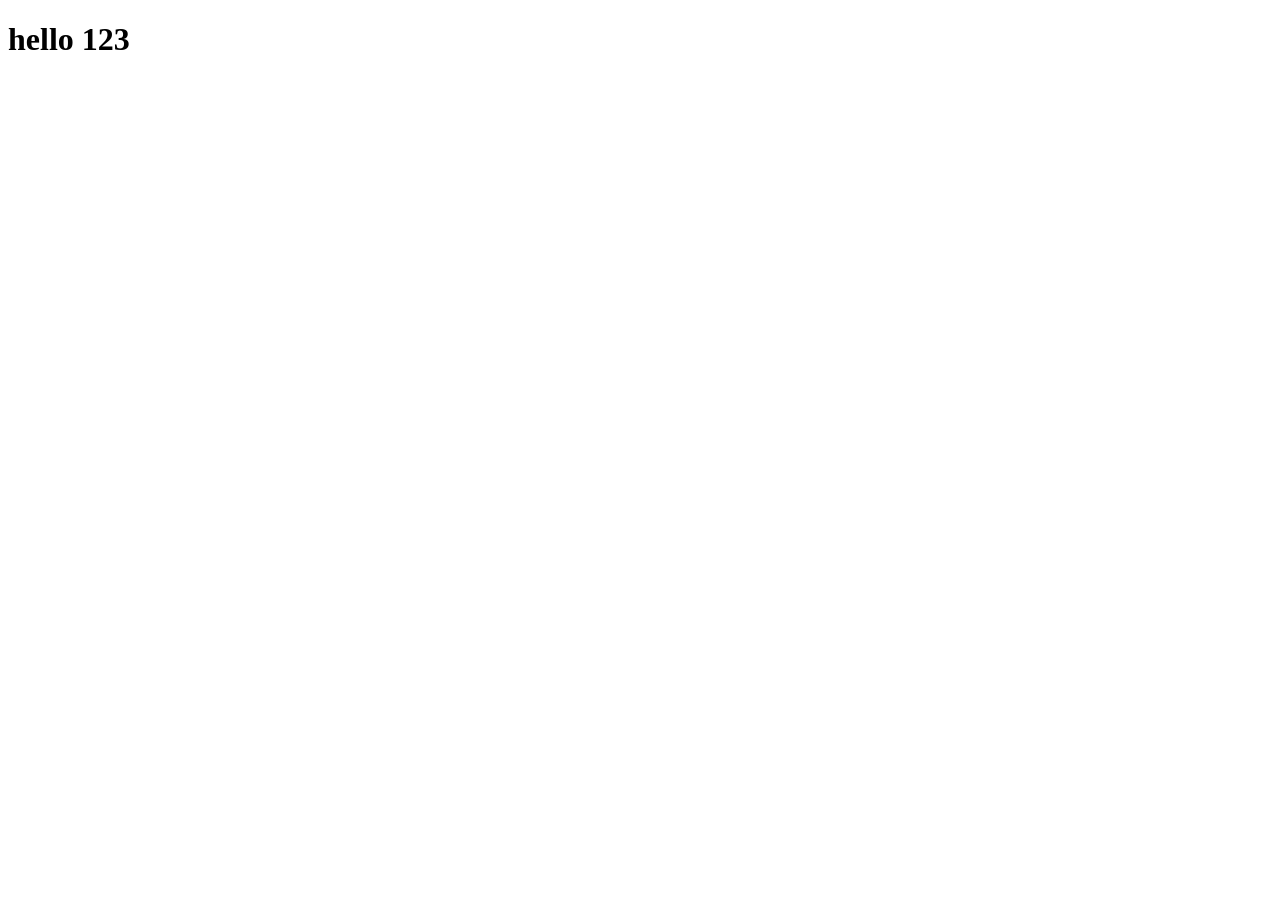
==== index.html @ 93e1a94f "add html" ====
<!DOCTYPE html>
<html lang="en">
<head>
    <meta charset="UTF-8">
    <meta name="viewport" content="width=device-width, initial-scale=1.0">
    <title>Document</title>
</head>
<body>
    <h1>hello 123</h1>
</body>
</html>
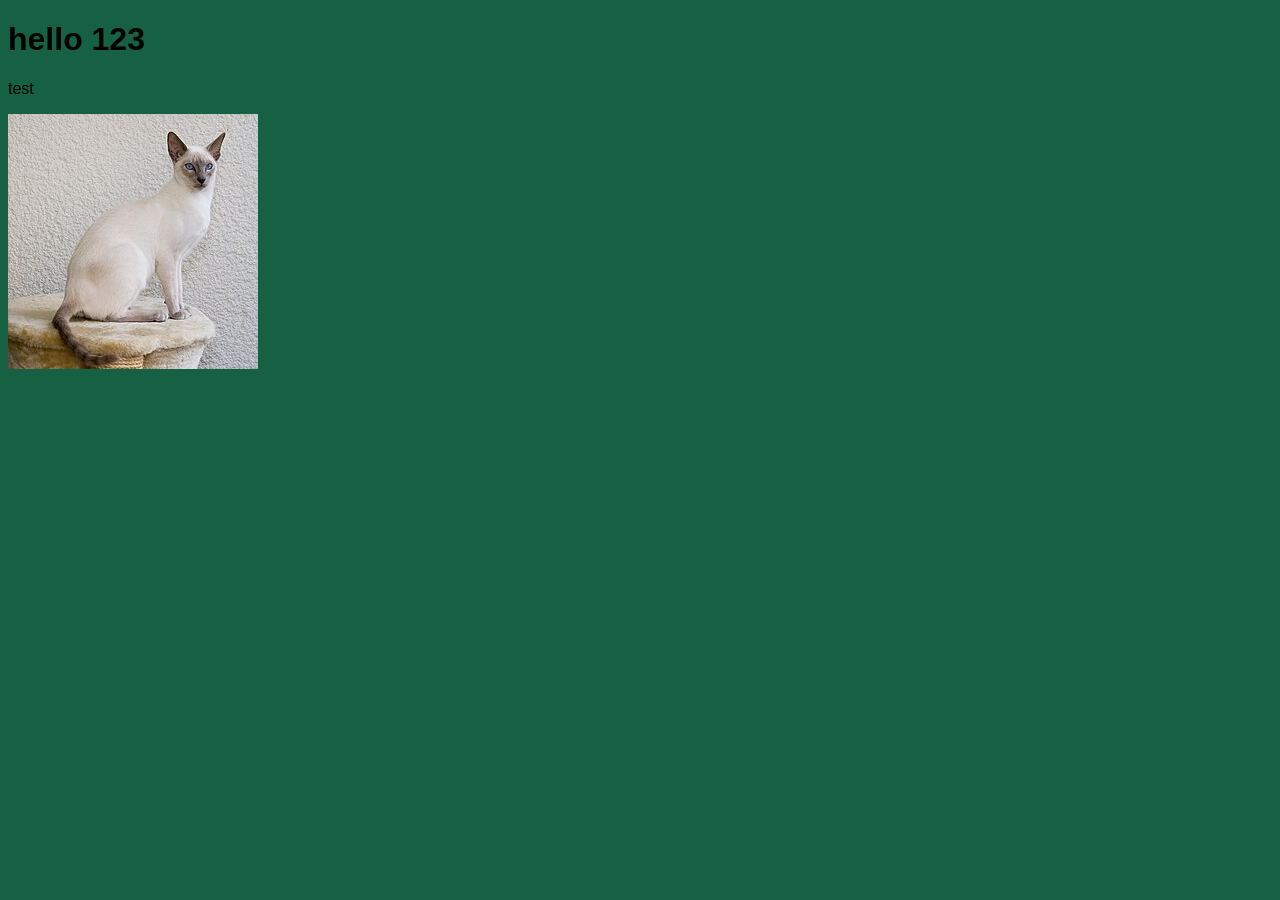
==== commit 0d5d1480: "add style, file" ====
--- a/index.html
+++ b/index.html
@@ -5,7 +5,14 @@
     <meta name="viewport" content="width=device-width, initial-scale=1.0">
     <title>Document</title>
 </head>
+    <meta charset="UTF-8">
+    <meta name="viewport" content="width=device-width, initial-scale=1.0">
+    <title>Document</title>
+    <link rel="stylesheet" href="style.css">
+</head>
 <body>
     <h1>hello 123</h1>
+    <p>test</p>
+    <img src="Siam_lilacpoint.jpg">
 </body>
 </html>
--- a/style.css
+++ b/style.css
@@ -0,0 +1,4 @@
+body {
+    background-color: #166143;
+    font-family: Arial, sans-serif;
+}
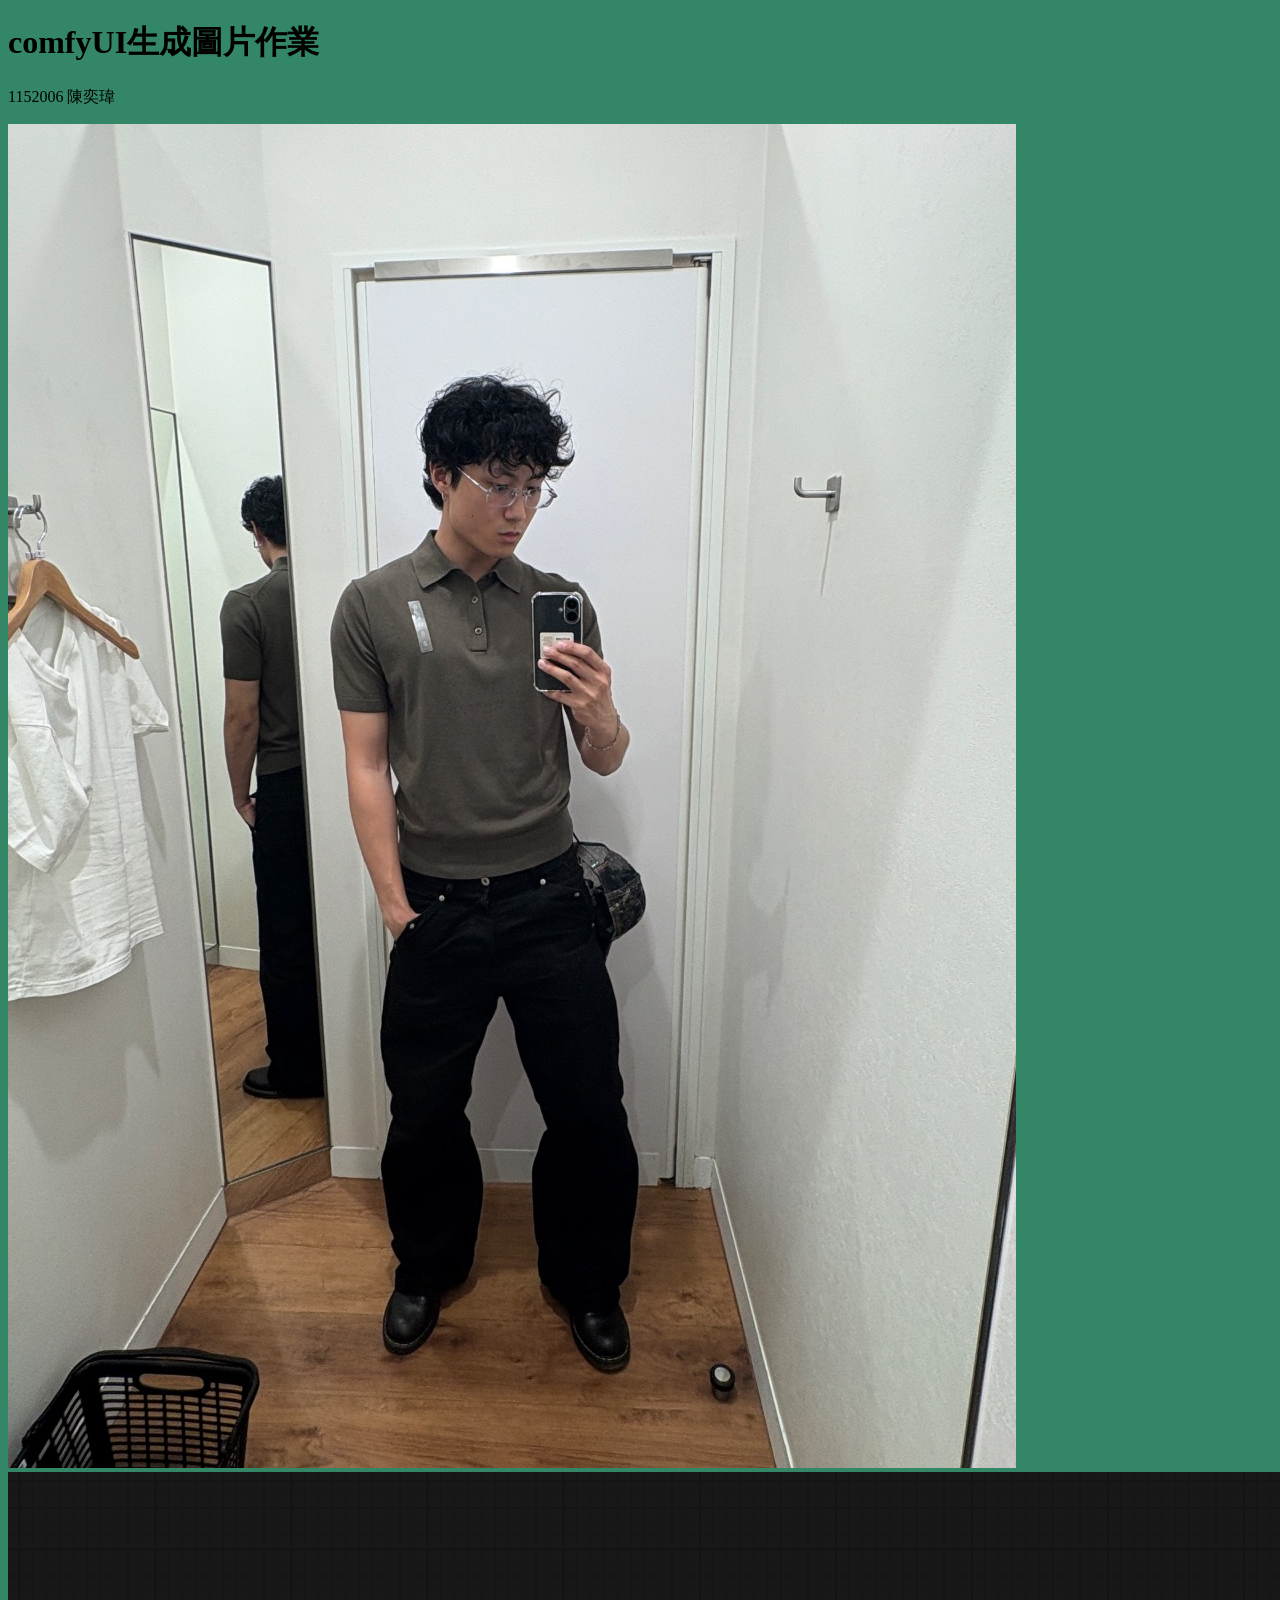
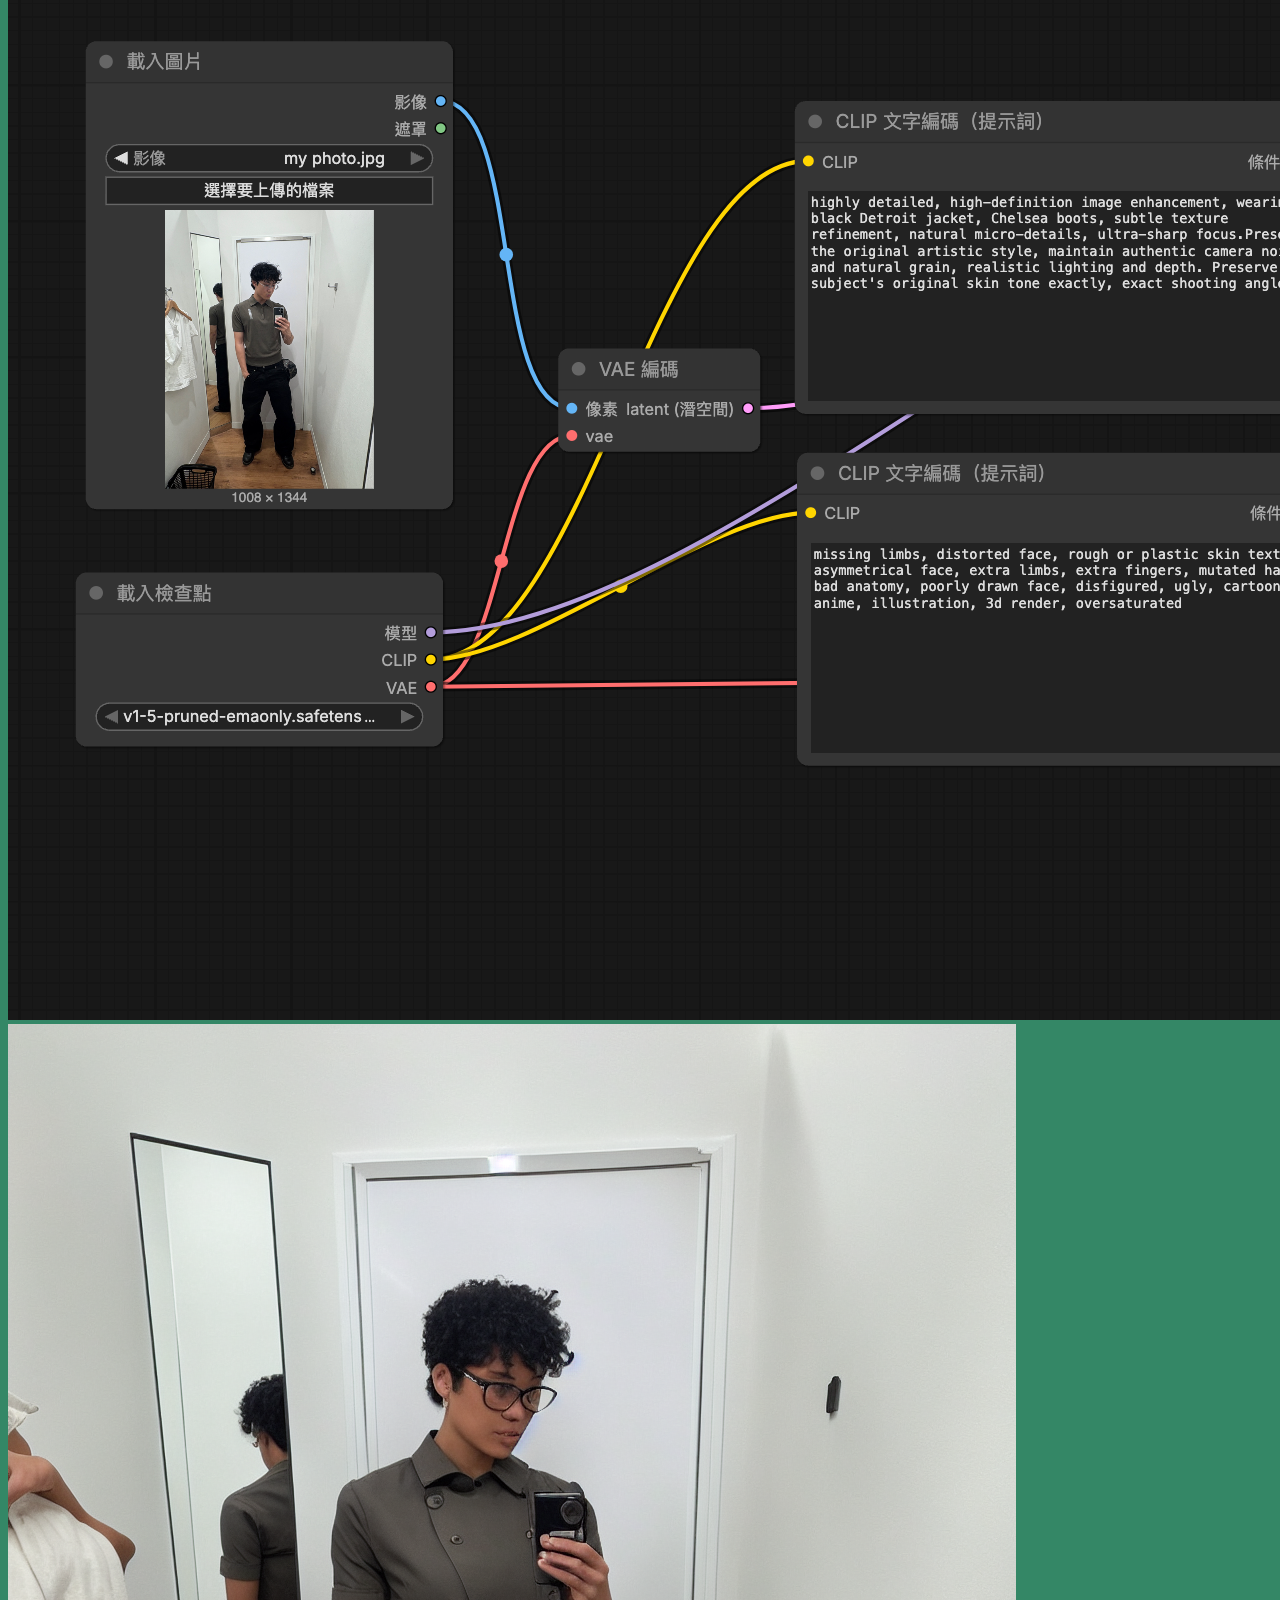
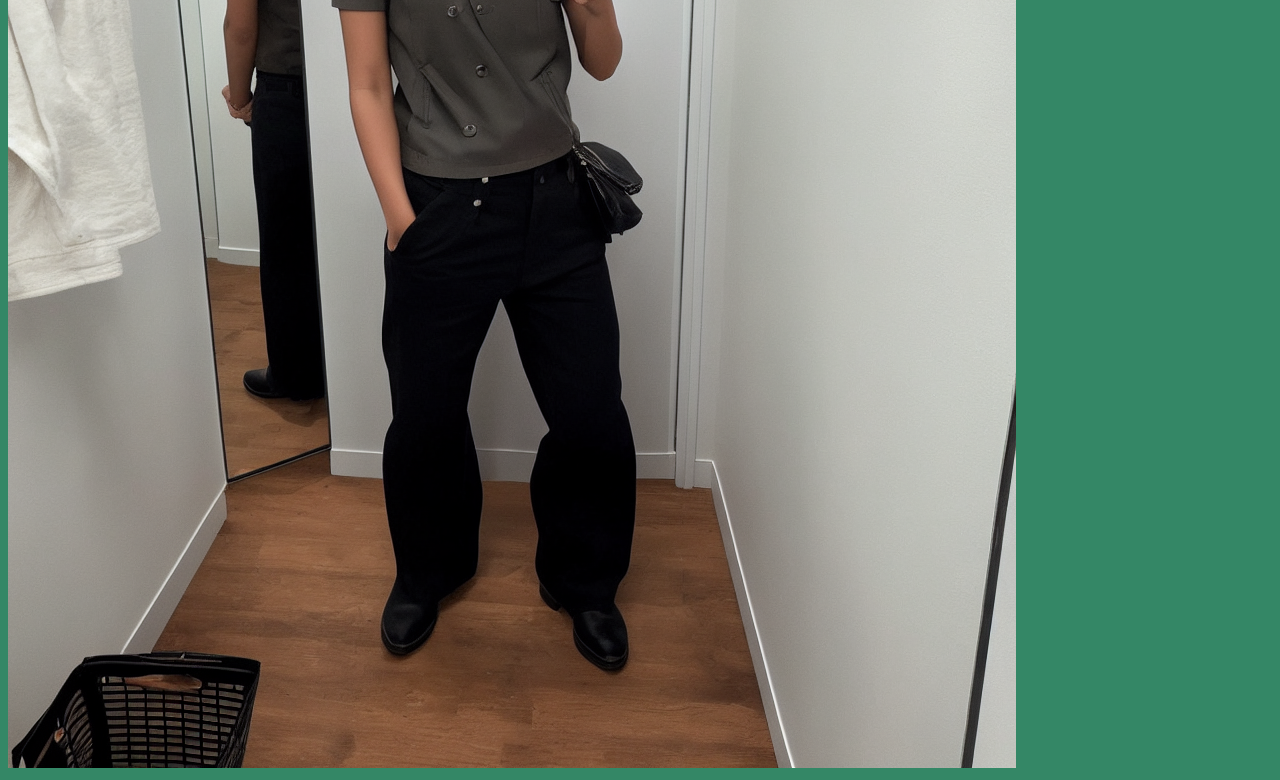
==== commit accece80: "chang name" ====
--- a/index.html
+++ b/index.html
@@ -11,8 +11,9 @@
     <link rel="stylesheet" href="style.css">
 </head>
 <body>
-    <h1>hello 123</h1>
-    <p>test</p>
-    <img src="Siam_lilacpoint.jpg">
-</body>
+    <h1>comfyUI生成圖片作業</h1>
+    <p>1152006 陳奕瑋</p>
+    <img src="my_photo.jpg">
+    <img src="workflow_image.png">
+    <img src="my_photo2.png">
 </html>
--- a/style.css
+++ b/style.css
@@ -1,4 +1,4 @@
 body {
-    background-color: #166143;
-    font-family: Arial, sans-serif;
+    background-color: #348766;
+    font-family: 'Times New Roman', Times, serif, sans-serif;
 }
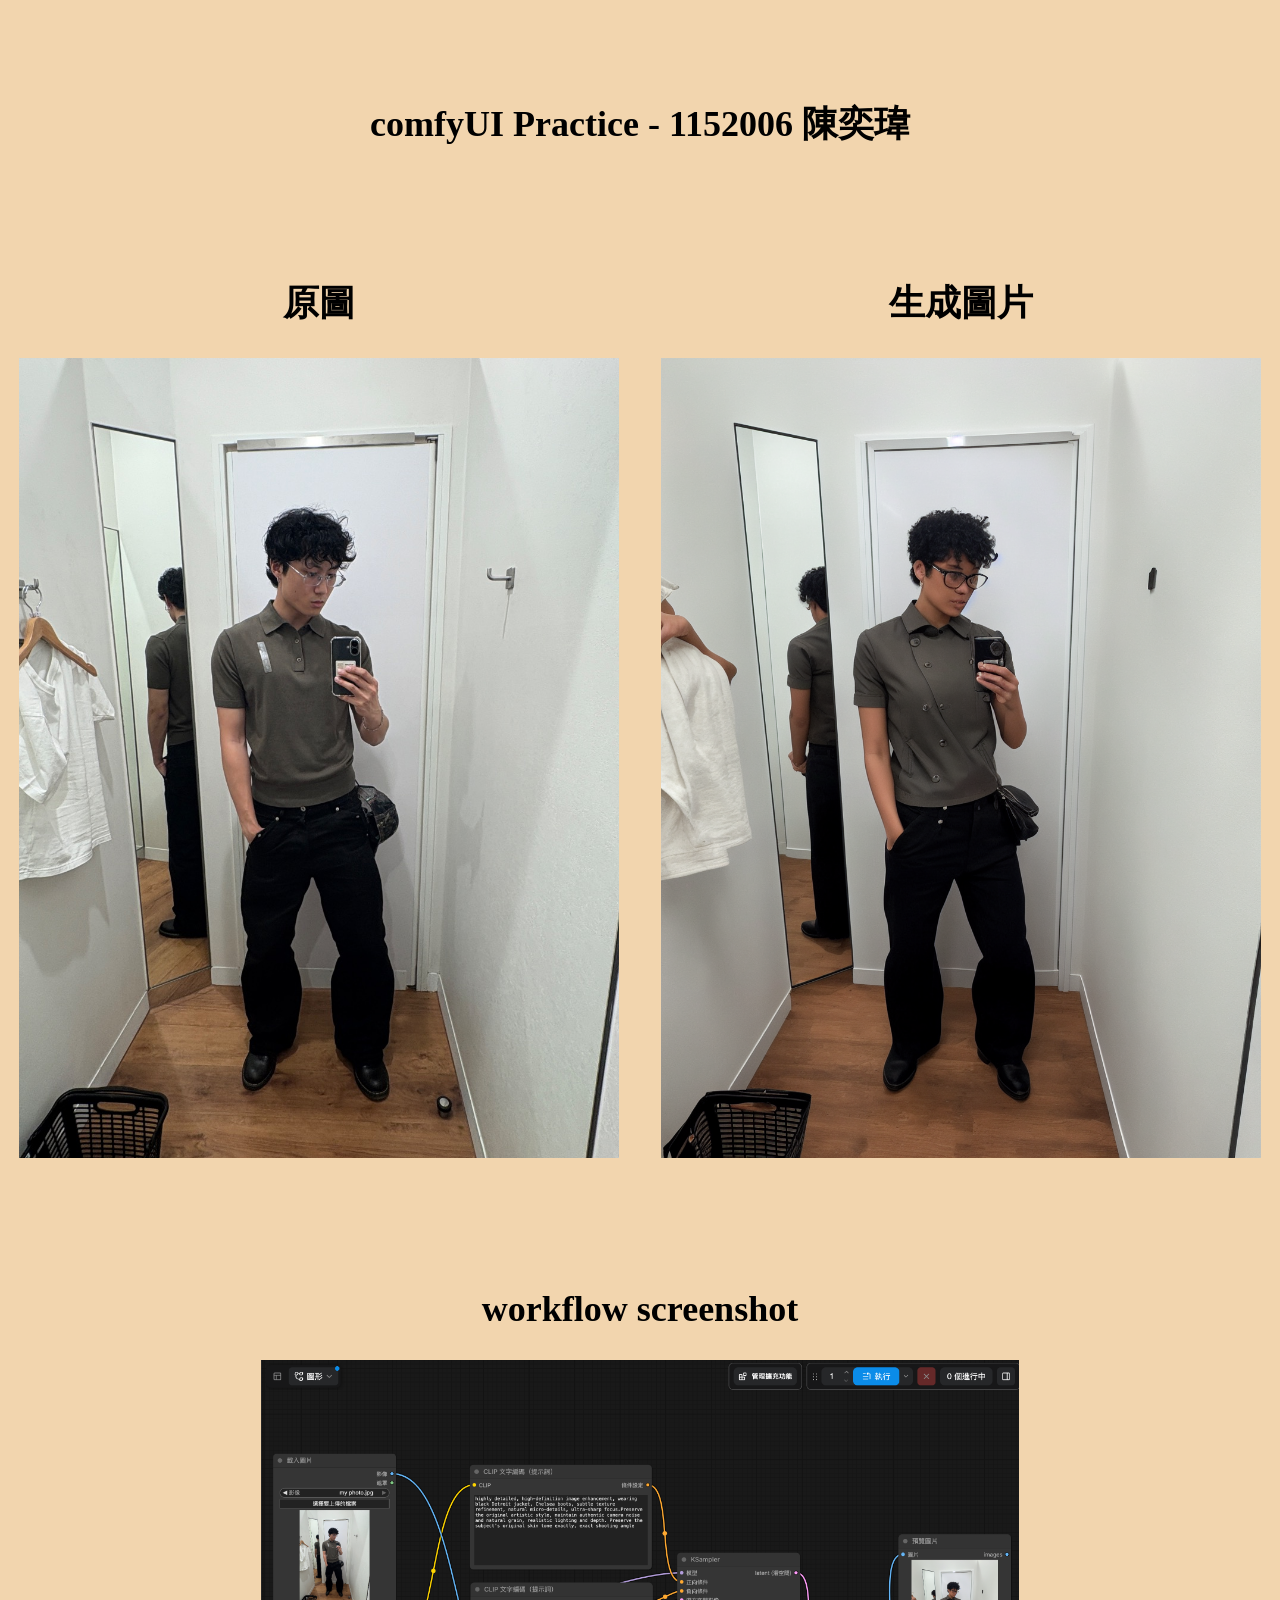
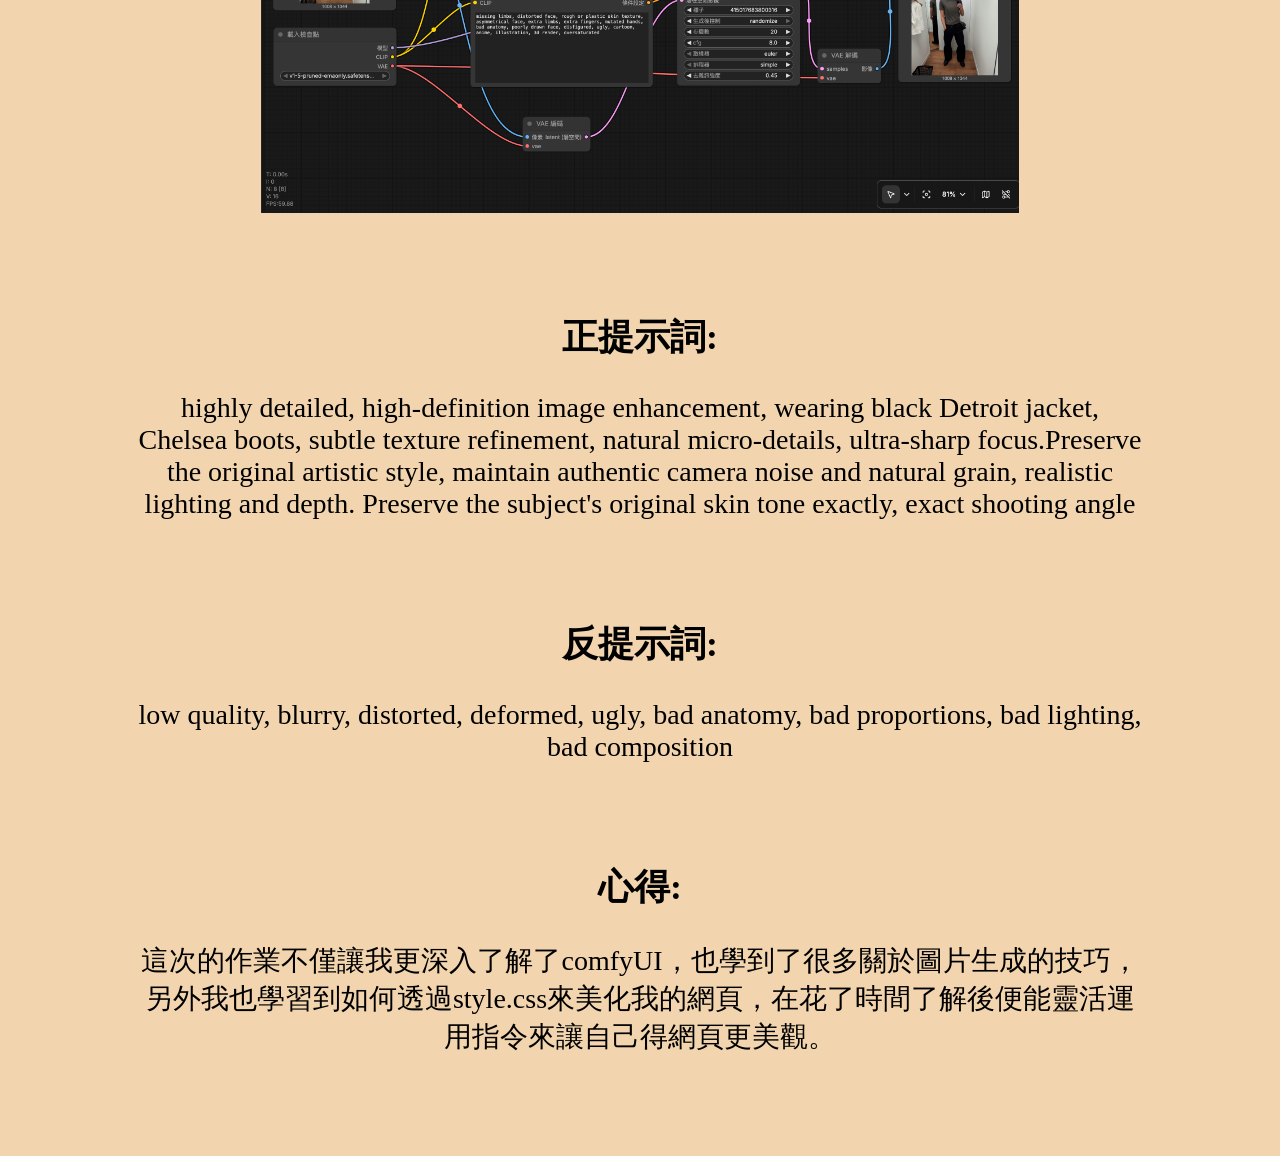
==== commit 31f4d0ac: "add prompt word, form" ====
--- a/index.html
+++ b/index.html
@@ -1,19 +1,32 @@
 <!DOCTYPE html>
-<html lang="en">
+<html lang="zh-Hant">
 <head>
     <meta charset="UTF-8">
     <meta name="viewport" content="width=device-width, initial-scale=1.0">
-    <title>Document</title>
-</head>
-    <meta charset="UTF-8">
-    <meta name="viewport" content="width=device-width, initial-scale=1.0">
-    <title>Document</title>
+    <title>comfyUI_Practice</title>
     <link rel="stylesheet" href="style.css">
 </head>
+
 <body>
-    <h1>comfyUI生成圖片作業</h1>
-    <p>1152006 陳奕瑋</p>
-    <img src="my_photo.jpg">
-    <img src="workflow_image.png">
-    <img src="my_photo2.png">
+    <h1>comfyUI Practice - 1152006 陳奕瑋</h1>
+    <div class="photos">
+        <div>
+            <h2>原圖</h2>
+            <img src="my_photo.jpg">
+        </div>
+
+        <div>
+            <h2>生成圖片</h2>
+            <img src="my_photo2.png">
+        </div>
+    </div>
+    <h2>workflow screenshot</h2>
+    <img src="workflow_image.png" alt="工作流程圖片">
+    <h2>正提示詞:</h2>
+    <p>highly detailed, high-definition image enhancement, wearing black Detroit jacket, Chelsea boots, subtle texture refinement, natural micro-details, ultra-sharp focus.Preserve the original artistic style, maintain authentic camera noise and natural grain, realistic lighting and depth. Preserve the subject's original skin tone exactly, exact shooting angle</p>
+    <h2>反提示詞:</h2>
+    <p>low quality, blurry, distorted, deformed, ugly, bad anatomy, bad proportions, bad lighting, bad composition</p>
+    <h2>心得:</h2>
+    <p>這次的作業不僅讓我更深入了解了comfyUI，也學到了很多關於圖片生成的技巧，另外我也學習到如何透過style.css來美化我的網頁，在花了時間了解後便能靈活運用指令來讓自己得網頁更美觀。</p>
+</body>
 </html>
--- a/style.css
+++ b/style.css
@@ -1,4 +1,49 @@
 body {
-    background-color: #348766;
-    font-family: 'Times New Roman', Times, serif, sans-serif;
+    background-color: #f2d5ae;
+    font-family:'Times New Roman', Times, serif;;
+}
+h1 {
+    margin-top: 100px;
+    margin-bottom: 100px;
+    text-align: center;
+    font-size: 36px
+}
+h2 {
+    margin-bottom: 30px;
+    text-align: center;
+    font-size: 36px
+}
+p {
+    text-align: center;
+    font-size: 28px;
+    margin-left: auto;
+    margin-right: auto;
+    width: 80%;
+    margin-bottom: 100px;
+}
+img {
+    display: block;
+    max-width: 60%;
+    max-height: auto;
+    text-align: center;
+    margin: 0 auto;
+    margin-bottom: 100px;
+}
+.photos {
+    display: flex;
+    max-width: 1300px;
+    margin: 0 auto;
+    gap: 20px;
+    text-align: center;
+}
+
+.photos div {
+    flex: 1;
+}
+
+.photos img {
+    width: 100%;
+    max-width: 600px;
+    margin: 0 auto;
+    margin-bottom: 100px;
 }
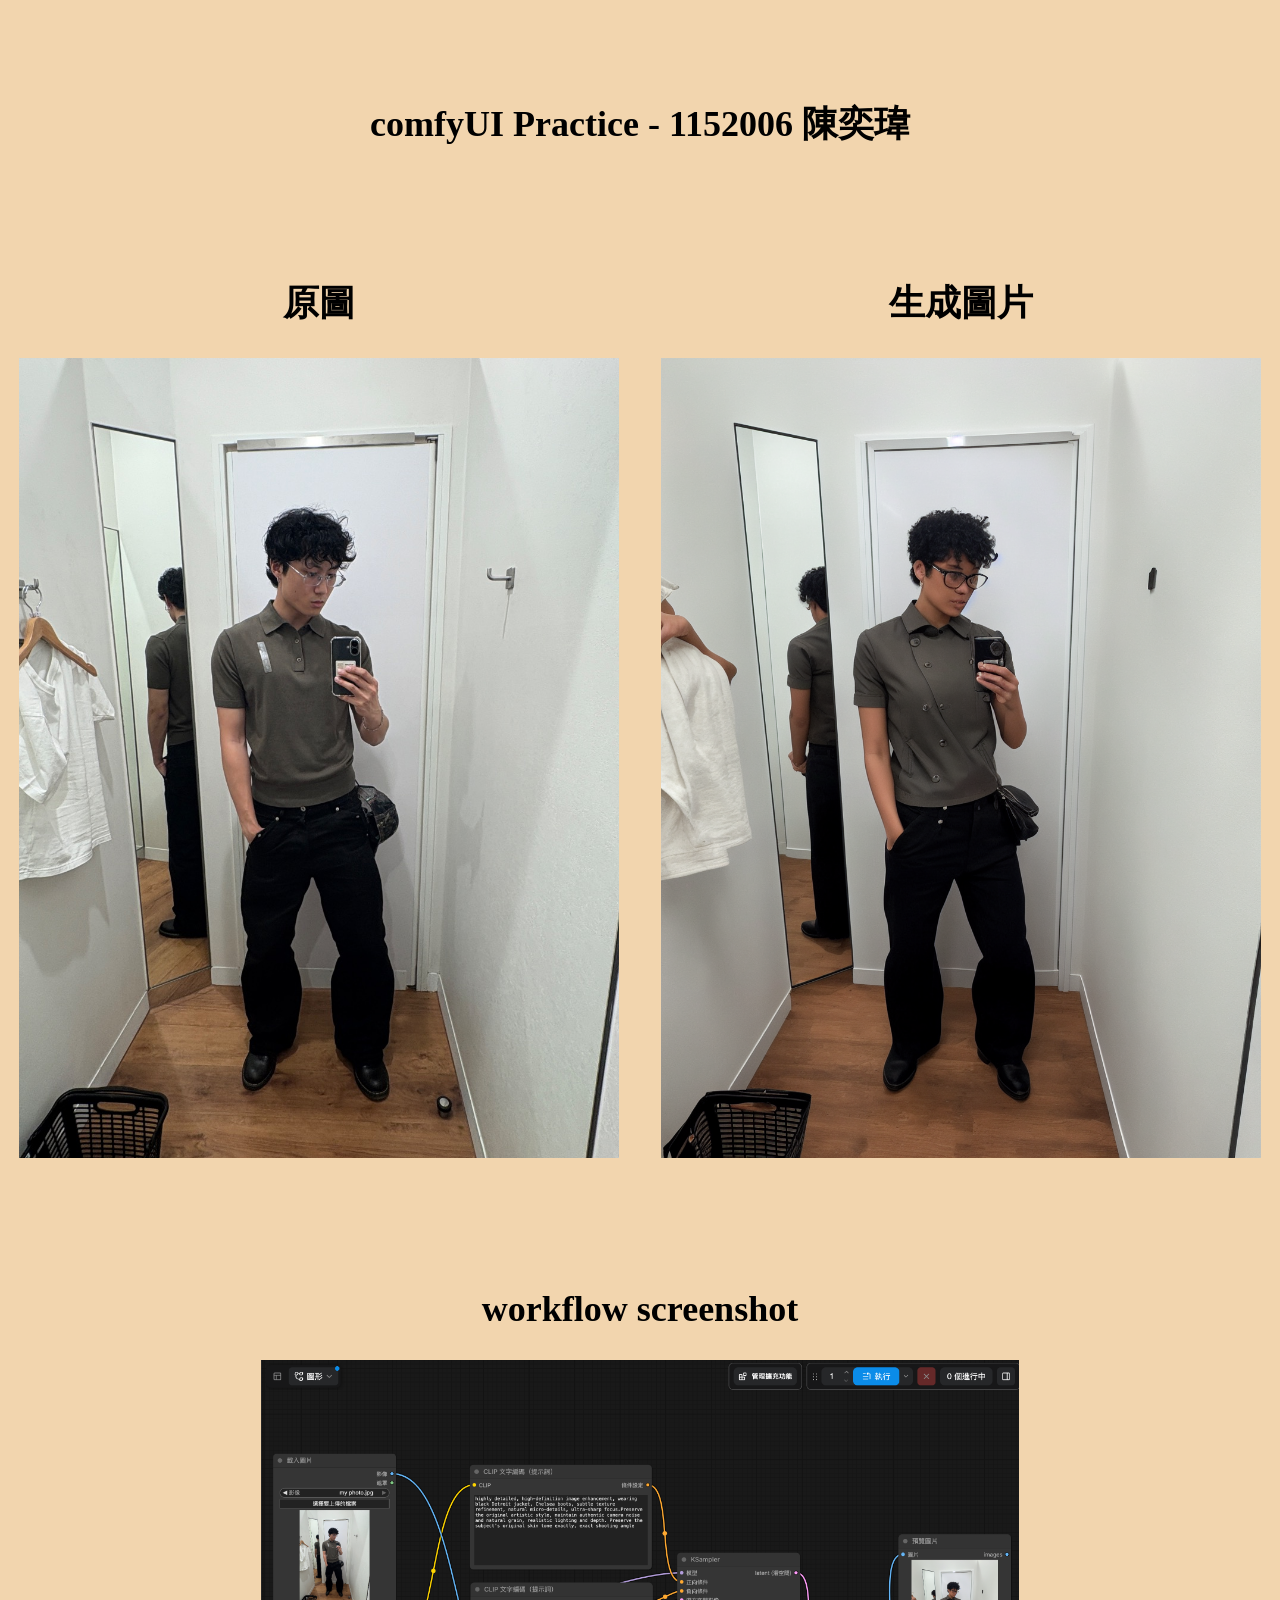
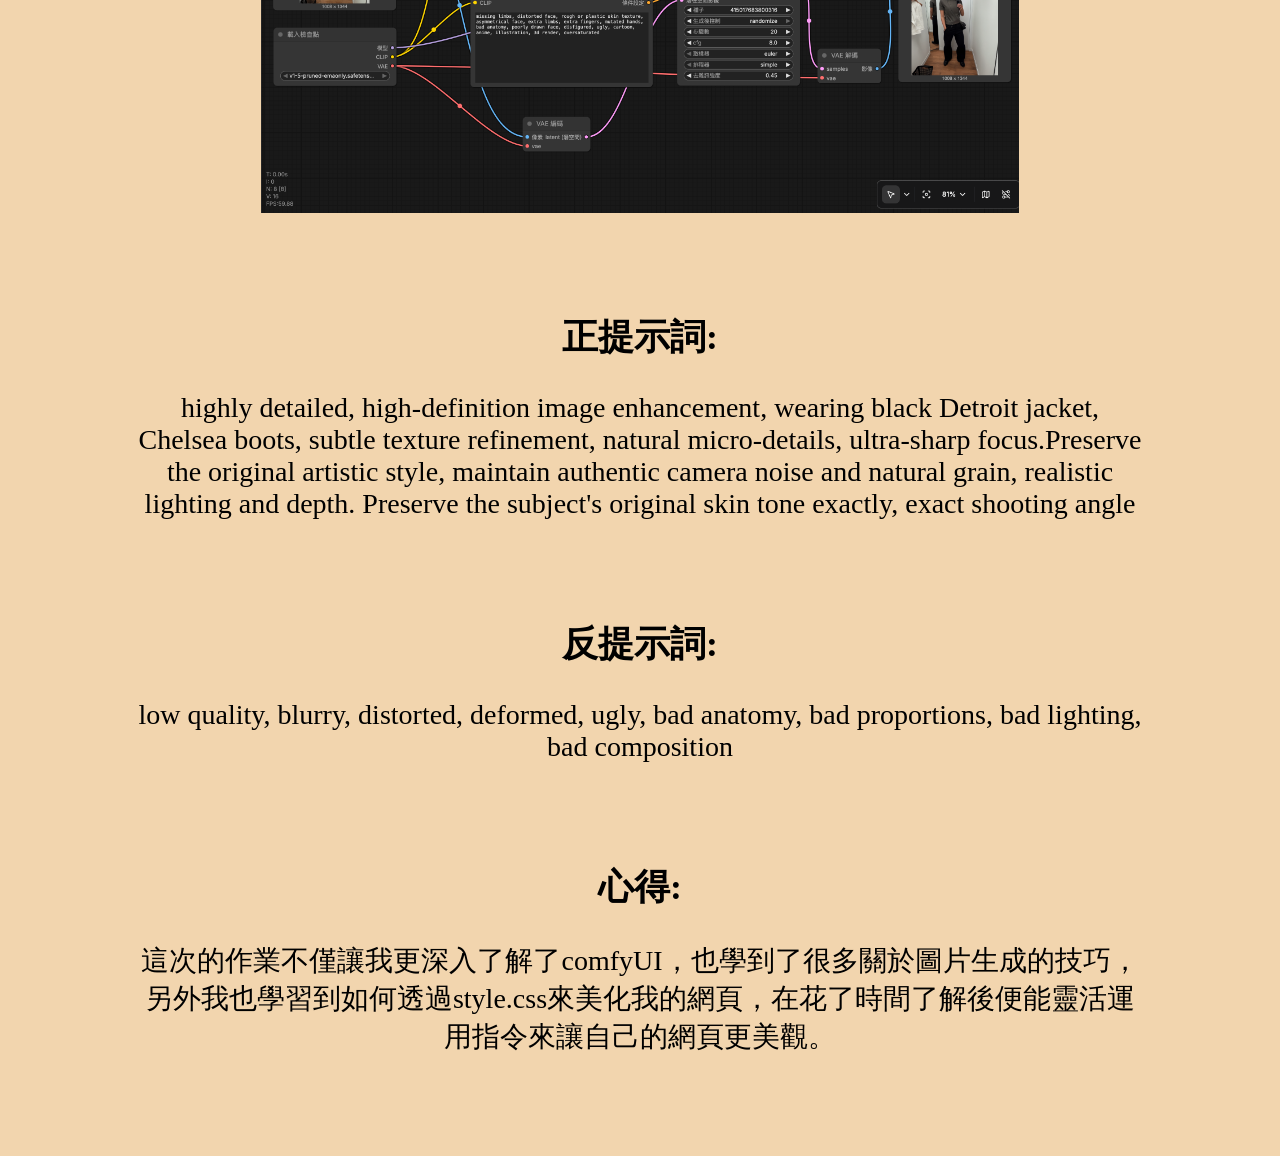
==== commit 6f0ff3df: "fix wrong word" ====
--- a/index.html
+++ b/index.html
@@ -27,6 +27,6 @@
     <h2>反提示詞:</h2>
     <p>low quality, blurry, distorted, deformed, ugly, bad anatomy, bad proportions, bad lighting, bad composition</p>
     <h2>心得:</h2>
-    <p>這次的作業不僅讓我更深入了解了comfyUI，也學到了很多關於圖片生成的技巧，另外我也學習到如何透過style.css來美化我的網頁，在花了時間了解後便能靈活運用指令來讓自己得網頁更美觀。</p>
+    <p>這次的作業不僅讓我更深入了解了comfyUI，也學到了很多關於圖片生成的技巧，另外我也學習到如何透過style.css來美化我的網頁，在花了時間了解後便能靈活運用指令來讓自己的網頁更美觀。</p>
 </body>
 </html>
